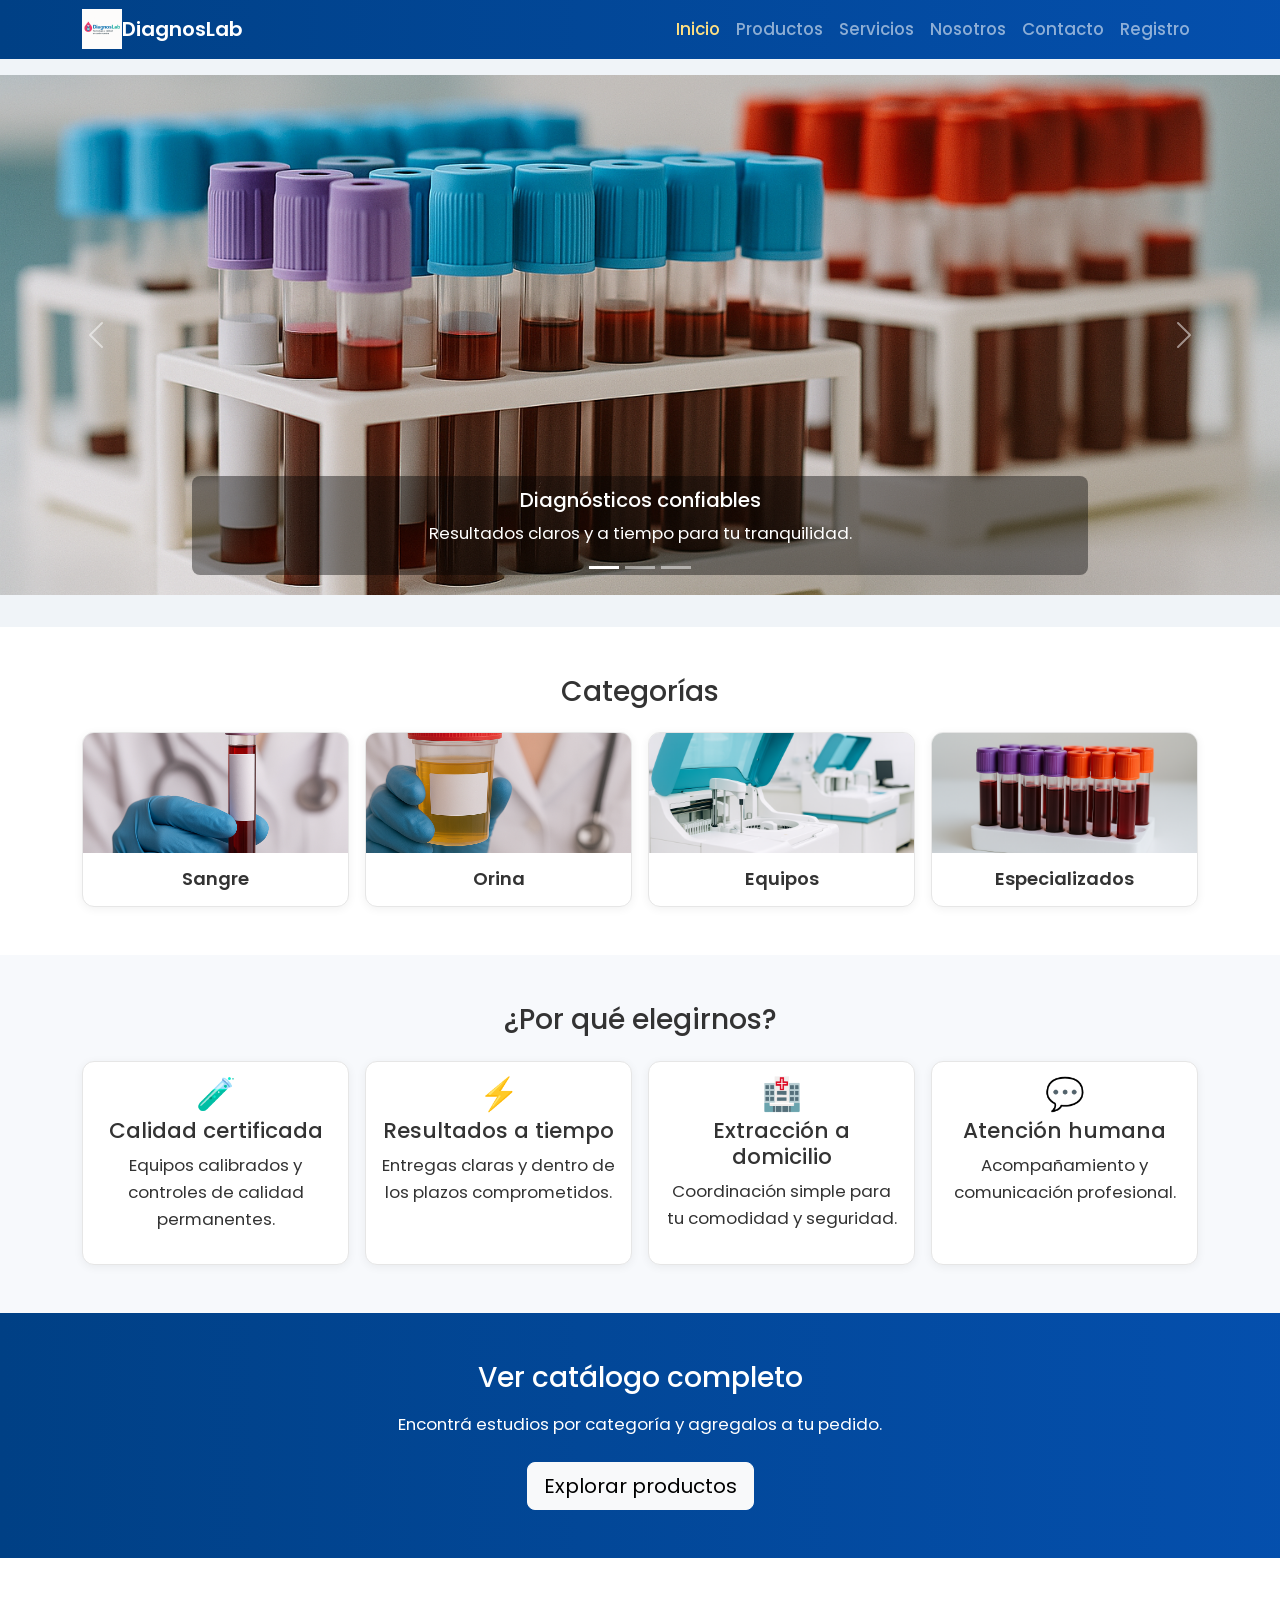
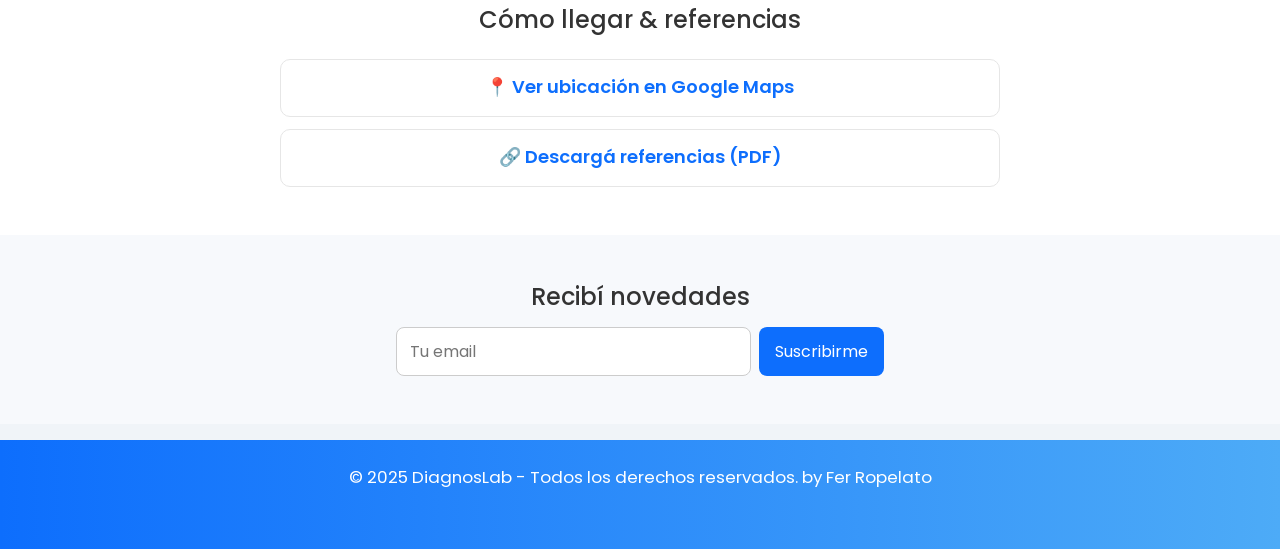
==== index.html @ 60b49e26 "trabajo finalizado diagnos lab" ====
<!DOCTYPE html>
<html lang="es">

<head>
    <meta charset="UTF-8" />
    <meta name="viewport" content="width=device-width, initial-scale=1.0" />
    <meta name="description" content="DiagnosLab - Análisis clínicos de calidad." />
    <meta name="author" content="DiagnosLab" />
    <title>Inicio | DiagnosLab</title>
    <link href="https://cdn.jsdelivr.net/npm/bootstrap@5.3.2/dist/css/bootstrap.min.css" rel="stylesheet">
    <link rel="stylesheet" href="style/style.css" />
</head>

<body>
    <div>
        <header>
            <nav class="navbar navbar-expand-lg navbar-dark bg-primary">
                <div class="container">
                    <img src="../acces/logo.png" alt="DiagnosLab" height="40">
                    <a class="navbar-brand d-flex align-items-center gap-2" href="index.html">
                        <span class="fw-semibold">DiagnosLab</span>
                    </a>
                    <button class="navbar-toggler" type="button" data-bs-toggle="collapse"
                        data-bs-target="#navbarDiagnosLab" aria-controls="navbarDiagnosLab" aria-expanded="false"
                        aria-label="Mostrar menú">
                        <span class="navbar-toggler-icon"></span>
                    </button>
                    <div class="collapse navbar-collapse" id="navbarDiagnosLab">
                        <ul class="navbar-nav ms-auto mb-2 mb-lg-0">
                            <li class="nav-item"><a class="nav-link active" href="index.html">Inicio</a></li>
                            <li class="nav-item"><a class="nav-link" href="./pages/productos.html">Productos</a></li>
                            <li class="nav-item"><a class="nav-link" href="./pages/servicios.html">Servicios</a></li>
                            <li class="nav-item"><a class="nav-link" href="./pages/nosotros.html">Nosotros</a></li>
                            <li class="nav-item"><a class="nav-link" href="./pages/contacto.html">Contacto</a></li>
                            <li class="nav-item"><a class="nav-link" href="./pages/registro.html">Registro</a></li>
                        </ul>
                    </div>
                </div>
            </nav>
        </header>
        <main>
            <div id="carouselDiag" class="carousel slide" data-bs-ride="carousel" data-bs-interval="5000">
                <div class="carousel-indicators">
                    <button type="button" data-bs-target="#carouselDiag" data-bs-slide-to="0" class="active"
                        aria-current="true" aria-label="Slide 1"></button>
                    <button type="button" data-bs-target="#carouselDiag" data-bs-slide-to="1"
                        aria-label="Slide 2"></button>
                    <button type="button" data-bs-target="#carouselDiag" data-bs-slide-to="2"
                        aria-label="Slide 3"></button>
                </div>
                <div class="carousel-inner">
                    <div class="carousel-item active">
                        <img src="./acces/carrusel 3.png"
                            srcset="./acces/carrusel 3.png-1600w, ./acces/carrusel 3.png-1200.jpg 1200w, ./acces/carrusel 3.png-800.jpg 800w"
                            sizes="(min-width: 1200px) 100vw, (min-width: 768px) 100vw, 100vw" class="d-block w-100"
                            alt="Laboratorio moderno - DiagnosLab" width="1600" height="650" loading="eager">
                        <div class="carousel-caption d-none d-md-block">
                            <h5>Diagnósticos confiables</h5>
                            <p>Resultados claros y a tiempo para tu tranquilidad.</p>
                        </div>
                    </div>
                    <div class="carousel-item">
                        <img src="./acces/carrusel 2.png"
                            srcset="./acces/carrusel 2.png 1600w, ./acces/carrusel 2.png 1200w, ./acces/carrusel 2.png 800w"
                            sizes="(min-width: 1200px) 100vw, (min-width: 768px) 100vw, 100vw" class="d-block w-100"
                            alt="Equipo profesional en laboratorio - DiagnosLab" width="1600" height="650"
                            loading="lazy">
                        <div class="carousel-caption d-none d-md-block">
                            <h5>Profesionales a tu servicio</h5>
                            <p>Atención humana y protocolos estandarizados.</p>
                        </div>
                    </div>
                    <div class="carousel-item">
                        <img src="./acces/carrusel 1.png"
                            srcset="./acces/carrusel 1.png 1600w, ./acces/carrusel 1.png 1200w, ./acces/carrusel 1.png 800w"
                            sizes="(min-width: 1200px) 100vw, (min-width: 768px) 100vw, 100vw" class="d-block w-100"
                            alt="Tubos de extracción - DiagnosLab" width="1600" height="650" loading="lazy">
                        <div class="carousel-caption d-none d-md-block">
                            <h5>Extracción y procesamiento</h5>
                            <p>Calidad y seguridad en cada muestra.</p>
                        </div>
                    </div>
                </div>
                <button class="carousel-control-prev" type="button" data-bs-target="#carouselDiag" data-bs-slide="prev"
                    aria-label="Anterior">
                    <span class="carousel-control-prev-icon" aria-hidden="true"></span>
                </button>
                <button class="carousel-control-next" type="button" data-bs-target="#carouselDiag" data-bs-slide="next"
                    aria-label="Siguiente">
                    <span class="carousel-control-next-icon" aria-hidden="true"></span>
                </button>
            </div>
            <section class="home-categorias py-5 bg-white">
                <div class="container">
                    <h2 class="h3 text-center mb-4">Categorías</h2>
                    <div class="home-categorias__grid">
                        <a class="home-cat" href="./pages/productos.html">
                            <img src="./acces/analisis sangre.png" alt="Análisis de sangre">
                            <span>Sangre</span>
                        </a>
                        <a class="home-cat" href="./pages/productos.html">
                            <img src="./acces/analisis orina.png" alt="Análisis de orina">
                            <span>Orina</span>
                        </a>
                        <a class="home-cat" href="./pages/productos.html">
                            <img src="./acces/aparatos.png" alt="Respiratorio">
                            <span>Equipos</span>
                        </a>
                        <a class="home-cat" href="./pages/productos.html">
                            <img src="./acces/especiales.png" alt="Perfiles especializados">
                            <span>Especializados</span>
                        </a>
                    </div>
                </div>
            </section>
            <section class="home-beneficios py-5">
                <div class="container">
                    <h2 class="h3 text-center mb-4">¿Por qué elegirnos?</h2>
                    <div class="home-beneficios__grid">
                        <div class="home-ben">
                            <div class="home-ben__ico">🧪</div>
                            <h3>Calidad certificada</h3>
                            <p>Equipos calibrados y controles de calidad permanentes.</p>
                        </div>
                        <div class="home-ben">
                            <div class="home-ben__ico">⚡</div>
                            <h3>Resultados a tiempo</h3>
                            <p>Entregas claras y dentro de los plazos comprometidos.</p>
                        </div>
                        <div class="home-ben">
                            <div class="home-ben__ico">🏥</div>
                            <h3>Extracción a domicilio</h3>
                            <p>Coordinación simple para tu comodidad y seguridad.</p>
                        </div>
                        <div class="home-ben">
                            <div class="home-ben__ico">💬</div>
                            <h3>Atención humana</h3>
                            <p>Acompañamiento y comunicación profesional.</p>
                        </div>
                    </div>
                </div>
            </section>
            <section class="home-cta py-5 text-center text-white">
                <div class="container">
                    <h2 class="h3 mb-3">Ver catálogo completo</h2>
                    <p class="mb-4">Encontrá estudios por categoría y agregalos a tu pedido.</p>
                    <a class="btn btn-light btn-lg" href="./pages/productos.html">Explorar productos</a>
                </div>
            </section>
            <section class="home-mapas py-5 bg-white">
                <div class="container">
                    <h2 class="h4 text-center mb-4">Cómo llegar & referencias</h2>
                    <div class="home-mapas__grid">
                        <a class="home-link" href="https://maps.google.com/?q=DiagnosLab" target="_blank"
                            rel="noopener">
                            📍 Ver ubicación en Google Maps
                        </a>
                        <a class="home-link" href="docs/referencias.pdf" target="_blank" rel="noopener">
                            🔗 Descargá referencias (PDF)
                        </a>
                    </div>
                </div>
            </section>
            <section class="home-news py-5">
                <div class="container">
                    <h2 class="h4 text-center mb-3">Recibí novedades</h2>
                    <form class="home-news__form" action="#" method="post">
                        <input type="email" name="email" placeholder="Tu email" required>
                        <button type="submit">Suscribirme</button>
                    </form>
                </div>
            </section>
        </main>
      <footer class="footer-diag text-white text-center py-4"
      style="background: linear-gradient(270deg, #4dabf7, #0d6efd);">
      <div class="container">
        <p class="mb-0">© 2025 DiagnosLab - Todos los derechos reservados. by Fer Ropelato</p>
        <div class="mt-2">
          <a href="https:www.facebook.com" class="text-white me-3"><i class="bi bi-facebook"></i></a>
          <a href="https:www.instagram.com" class="text-white me-3"><i class="bi bi-instagram"></i></a>
          <a href="https:www.whatsapp.com" class="text-white"><i class="bi bi-whatsapp"></i></a>
        </div>
      </div>
    </footer>
    </div>

    <script src="https://cdn.jsdelivr.net/npm/bootstrap@5.3.2/dist/js/bootstrap.bundle.min.js"></script>
</body>

</html>
---- style/style.css ----
@import url("https://fonts.googleapis.com/css2?family=Poppins:wght@300;400;600&display=swap");
* {
  box-sizing: border-box;
}

html, body {
  margin: 0;
  padding: 0;
}

html, body {
  height: 100%;
}

body {
  font-family: "Poppins", sans-serif;
  line-height: 1.6;
  color: #333333;
  background: #f0f4f8;
  display: flex;
  flex-direction: column;
  font-size: clamp(15px, 0.9vw + 12px, 18px);
}

main {
  min-height: 70vh;
  padding: 1rem;
}

@media (min-width: 1200px) {
  h1, .display-1, .display-2, .display-3, .display-4, .display-5, .display-6 {
    letter-spacing: 0.2px;
  }
  h1, .display-5, .display-6 {
    font-size: 2.2rem;
  }
  h2 {
    font-size: 1.7rem;
  }
  h3 {
    font-size: 1.35rem;
  }
  h4 {
    font-size: 1.15rem;
  }
  p, li, label, input, button {
    font-size: 1.05rem;
  }
}
@media (min-width: 1200px) {
  .navbar .nav-link {
    font-size: 1.05rem;
  }
  .footer-diag {
    font-size: 1.02rem;
  }
}
.navbar {
  background: linear-gradient(270deg, #4dabf7, #0d6efd, #004085);
  background-size: 600% 600%;
  animation: gradientMove 5s ease infinite;
  font-weight: 500;
}

@keyframes gradientMove {
  0% {
    background-position: 0% 50%;
  }
  50% {
    background-position: 100% 50%;
  }
  100% {
    background-position: 0% 50%;
  }
}
.navbar .nav-link {
  transition: color 0.25s ease;
}

.navbar .nav-link:hover,
.navbar .nav-link.active {
  color: #ffe082 !important;
}

.footer-diag {
  background: linear-gradient(270deg, #4dabf7, #0d6efd, #004085);
  background-size: 600% 600%;
  animation: gradientMove 5s ease infinite;
  color: #ffffff;
  text-align: center;
  padding: 1rem;
  margin-top: auto;
}

.footer-diag a {
  color: #ffffff;
  text-decoration: none;
}

.footer-diag a:hover {
  color: #ffe082;
}

#carouselDiag {
  margin-bottom: 2rem;
}
#carouselDiag .carousel-inner {
  max-height: 650px;
}
#carouselDiag .carousel-item img {
  width: 100%;
  height: auto;
  object-fit: cover;
  aspect-ratio: 16/6.5;
}
@media (min-width: 768px) {
  #carouselDiag .carousel-item img {
    max-height: 520px;
  }
}
@media (min-width: 1200px) {
  #carouselDiag .carousel-item img {
    max-height: 650px;
  }
}
#carouselDiag .carousel-caption {
  background: rgba(0, 0, 0, 0.4);
  padding: 0.75rem 1rem;
  border-radius: 0.5rem;
}

.home-categorias__grid {
  display: grid;
  grid-template-columns: repeat(auto-fit, minmax(180px, 1fr));
  gap: 1rem;
}

.home-cat {
  background: #ffffff;
  border: 1px solid #e6e6e6;
  border-radius: 12px;
  overflow: hidden;
  text-decoration: none;
  color: #333333;
  box-shadow: 0 2px 10px rgba(0, 0, 0, 0.06);
  transition: transform 0.2s ease, box-shadow 0.2s ease;
  display: flex;
  flex-direction: column;
  align-items: center;
}

.home-cat:hover {
  transform: translateY(-2px);
  box-shadow: 0 6px 20px rgba(0, 0, 0, 0.08);
}

.home-cat img {
  width: 100%;
  height: 120px;
  object-fit: cover;
  display: block;
}

.home-cat span {
  display: block;
  padding: 0.75rem;
  font-weight: 600;
  text-align: center;
}

.home-beneficios {
  background: #f7f9fc;
}

.home-beneficios__grid {
  display: grid;
  grid-template-columns: repeat(auto-fit, minmax(220px, 1fr));
  gap: 1rem;
}

.home-ben {
  background: #ffffff;
  border: 1px solid #e6e6e6;
  border-radius: 12px;
  padding: 1rem;
  text-align: center;
  box-shadow: 0 2px 10px rgba(0, 0, 0, 0.06);
}

.home-ben__ico {
  font-size: 2rem;
  line-height: 1;
  margin-bottom: 0.5rem;
}

.home-cta {
  background: linear-gradient(270deg, #4dabf7, #0d6efd, #004085);
  background-size: 600% 600%;
  animation: gradientMove 15s ease infinite;
}

@keyframes gradientMove {
  0% {
    background-position: 0% 50%;
  }
  50% {
    background-position: 100% 50%;
  }
  100% {
    background-position: 0% 50%;
  }
}
.home-mapas__grid {
  display: grid;
  grid-template-columns: 1fr;
  gap: 0.75rem;
  max-width: 720px;
  margin: 0 auto;
}

.home-link {
  background: #ffffff;
  border: 1px solid #e6e6e6;
  border-radius: 10px;
  padding: 0.85rem 1rem;
  text-decoration: none;
  color: #0d6efd;
  font-weight: 600;
  display: block;
  text-align: center;
  transition: background-color 0.2s ease, color 0.2s ease, box-shadow 0.2s ease;
}

.home-link:hover {
  background: #f1f6ff;
  color: #0b5ed7;
  box-shadow: 0 2px 12px rgba(0, 0, 0, 0.06);
}

.home-news {
  background: #f7f9fc;
}

.home-news__form {
  display: flex;
  gap: 0.5rem;
  justify-content: center;
  max-width: 520px;
  margin: 0 auto;
  padding: 0 1rem;
}

.home-news__form input[type=email] {
  flex: 1;
  min-width: 0;
  border: 1px solid #cccccc;
  border-radius: 8px;
  padding: 0.65rem 0.8rem;
  font-size: 1rem;
  outline: none;
}

.home-news__form button {
  background: #0d6efd;
  color: #ffffff;
  border: none;
  border-radius: 8px;
  padding: 0.65rem 1rem;
  font-size: 1rem;
  cursor: pointer;
  transition: background-color 0.25s ease;
}

.home-news__form button:hover {
  background: #0b5ed7;
}

@media (max-width: 480px) {
  .home-news__form {
    flex-direction: column;
  }
}
html, body {
  height: 100%;
}

body {
  display: flex;
  flex-direction: column;
  min-height: 100vh;
  background: #f0f4f8;
}

.wrapper {
  display: flex;
  flex-direction: column;
  min-height: 100vh;
}

main {
  padding: 1rem 0;
}

.footer-diag {
  margin-top: 0;
}

.proximamente-wrap {
  background: linear-gradient(135deg, #f7faff, #eaf2ff);
  border: 1px solid #dfe7ff;
  box-shadow: 0 6px 20px rgba(13, 110, 253, 0.08);
}

.proximamente-badge {
  display: inline-block;
  font-weight: 700;
  letter-spacing: 0.8px;
  padding: 0.5rem 1rem;
  border-radius: 999px;
  color: #ffffff;
  background: #0d6efd;
  box-shadow: 0 0 18px rgba(13, 110, 253, 0.35);
  animation: blink 1.4s ease-in-out infinite;
}

@keyframes blink {
  0%, 100% {
    opacity: 1;
    filter: drop-shadow(0 0 0 rgba(13, 110, 253, 0));
  }
  50% {
    opacity: 0.45;
    filter: drop-shadow(0 0 10px rgba(13, 110, 253, 0.5));
  }
}
.nosotros-hero {
  background: linear-gradient(270deg, #4dabf7, #0d6efd, #004085);
  background-size: 600% 600%;
  animation: heroGradient 15s ease infinite;
  color: #ffffff;
  text-align: center;
  padding: 4rem 0;
}

@keyframes heroGradient {
  0% {
    background-position: 0% 50%;
  }
  50% {
    background-position: 100% 50%;
  }
  100% {
    background-position: 0% 50%;
  }
}
.nosotros-historia {
  padding: 3rem 0;
}

.nosotros-historia img {
  border-radius: 12px;
  box-shadow: 0 8px 30px rgba(0, 0, 0, 0.08);
}

.nosotros-historia h2 {
  font-size: 1.8rem;
  margin-bottom: 0.75rem;
}

.nosotros-historia p {
  margin-bottom: 0.75rem;
  color: #444444;
}

.nosotros-mision {
  padding: 3rem 0;
  background: #f7f9fc;
}

.nosotros-mision .border {
  border: 1px solid #e6e6e6 !important;
  border-radius: 12px;
}

.nosotros-mision h3 {
  font-size: 1.25rem;
  margin-bottom: 0.5rem;
}

.nosotros-mision p {
  margin: 0;
  color: #444444;
}

.nosotros-equipo {
  padding: 3rem 0;
}

.nosotros-equipo h2 {
  font-size: 1.6rem;
  margin-bottom: 1rem;
}

.nosotros-equipo .rounded-circle {
  box-shadow: 0 6px 20px rgba(0, 0, 0, 0.08);
}

.nosotros-equipo h5 {
  margin: 0.5rem 0 0.25rem;
}

.nosotros-equipo p {
  color: #555555;
  margin: 0;
}

.nosotros-equipo .col-md-4 {
  opacity: 0;
  transform: translateY(12px);
  animation: teamFade 0.6s ease forwards;
}

.nosotros-equipo .col-md-4:nth-child(2) {
  animation-delay: 0.15s;
}

.nosotros-equipo .col-md-4:nth-child(3) {
  animation-delay: 0.3s;
}

@keyframes teamFade {
  to {
    opacity: 1;
    transform: translateY(0);
  }
}
.nosotros-ubicacion {
  padding: 3rem 0;
  background: #f7f9fc;
}

.nosotros-ubicacion a {
  color: #0d6efd;
  text-decoration: none;
  font-weight: 600;
}

.nosotros-ubicacion a:hover {
  color: #0b5ed7;
  text-decoration: underline;
}

@media (max-width: 767px) {
  .nosotros-historia .row > [class*=col-] + [class*=col-] {
    margin-top: 1rem;
  }
  .nosotros-hero {
    padding: 3rem 0;
  }
}
.servicios-main {
  padding: 3rem 0;
}

.serv-card {
  background: #ffffff;
  border: 1px solid #e6e6e6;
  border-radius: 12px;
  box-shadow: 0 4px 16px rgba(0, 0, 0, 0.06);
  transition: transform 0.2s ease, box-shadow 0.2s ease, border-color 0.2s ease;
  display: flex;
  flex-direction: column;
}

.serv-card:hover {
  transform: translateY(-2px);
  box-shadow: 0 10px 28px rgba(0, 0, 0, 0.1);
  border-color: #d7dfe8;
}

.serv-card h3 {
  margin: 0.25rem 0 0.5rem;
  color: #1f2a44;
  font-size: 1.1rem;
}

.serv-card p {
  color: #4a5568;
  margin-bottom: 0.5rem;
}

.serv-card ul {
  padding-left: 1.2rem;
  margin-bottom: 1rem;
  color: #4a5568;
}

.serv-card .btn {
  align-self: flex-start;
  border-radius: 8px;
  padding: 0.45rem 0.9rem;
}

.serv-ico {
  display: inline-flex;
  align-items: center;
  justify-content: center;
  width: 48px;
  height: 48px;
  border-radius: 10px;
  background: #eef5ff;
  color: #0d6efd;
}

.fade-in {
  opacity: 0;
  transform: translateY(14px);
  animation: fadeUp 0.6s ease forwards;
}

.fade-in.delay-1 {
  animation-delay: 0.15s;
}

.fade-in.delay-2 {
  animation-delay: 0.3s;
}

@keyframes fadeUp {
  to {
    opacity: 1;
    transform: translateY(0);
  }
}
.accordion-button {
  font-weight: 600;
}

.accordion-button:not(.collapsed) {
  color: #0d6efd;
  background-color: #eef5ff;
}

.accordion-item {
  border-radius: 10px;
  overflow: hidden;
  border: 1px solid #e6e6e6;
  box-shadow: 0 2px 10px rgba(0, 0, 0, 0.04);
}

.servicios-main .btn.btn-light,
.servicios-main .btn.btn-outline-light {
  border-radius: 10px;
}

@media (max-width: 767px) {
  .servicios-main {
    padding: 2rem 0;
  }
  .serv-card {
    padding: 1.25rem !important;
  }
}
.prod-list {
  display: grid;
  gap: 1.5rem;
  grid-template-columns: 1fr;
}
@media (min-width: 768px) {
  .prod-list {
    grid-template-columns: repeat(2, 1fr);
  }
}
@media (min-width: 1200px) {
  .prod-list {
    grid-template-columns: repeat(3, 1fr);
  }
}

.prod-card {
  display: flex;
  flex-direction: column;
  background: linear-gradient(135deg, #e3f2fd, #bbdefb);
  border-radius: 15px;
  overflow: hidden;
  box-shadow: 0 4px 12px rgba(0, 0, 0, 0.1);
  transition: transform 0.3s ease, box-shadow 0.3s ease;
}
.prod-card:hover {
  transform: translateY(-5px);
  box-shadow: 0 8px 20px rgba(0, 0, 0, 0.15);
}
.prod-card img {
  width: 100%;
  height: 220px;
  object-fit: contain;
  background: #fff;
  padding: 1rem;
}
.prod-card .prod-content {
  padding: 1rem;
  flex-grow: 1;
}
.prod-card .prod-content h3 {
  font-size: 1.1rem;
  font-weight: 600;
  margin-bottom: 0.5rem;
  color: #0d47a1;
}
.prod-card .prod-content p {
  font-size: 0.95rem;
  margin-bottom: 1rem;
  color: #08306b;
}
.prod-card .prod-content .btn {
  background: #0d6efd;
  border: none;
  padding: 0.5rem 1rem;
  font-size: 0.9rem;
  font-weight: 500;
  border-radius: 8px;
  transition: background 0.3s ease;
}
.prod-card .prod-content .btn:hover {
  background: #084298;
}

/*# sourceMappingURL=style.css.map */
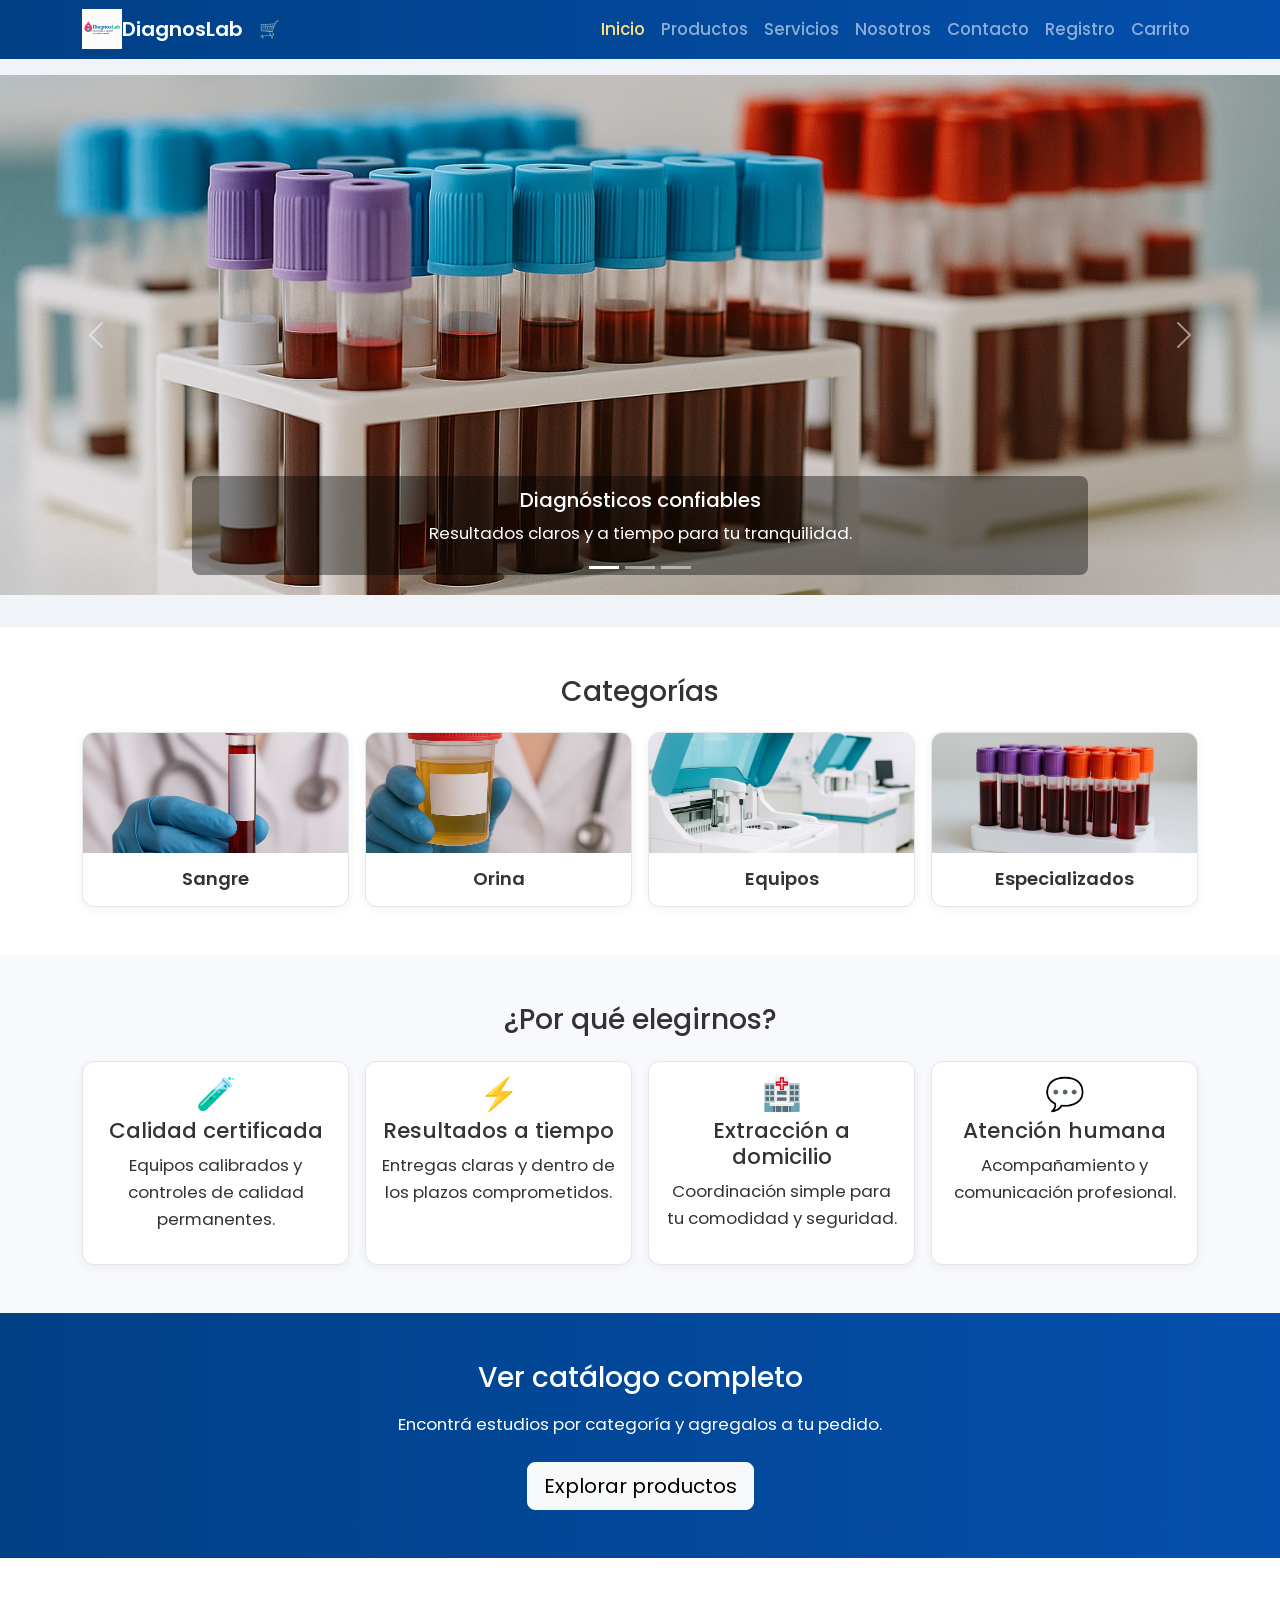
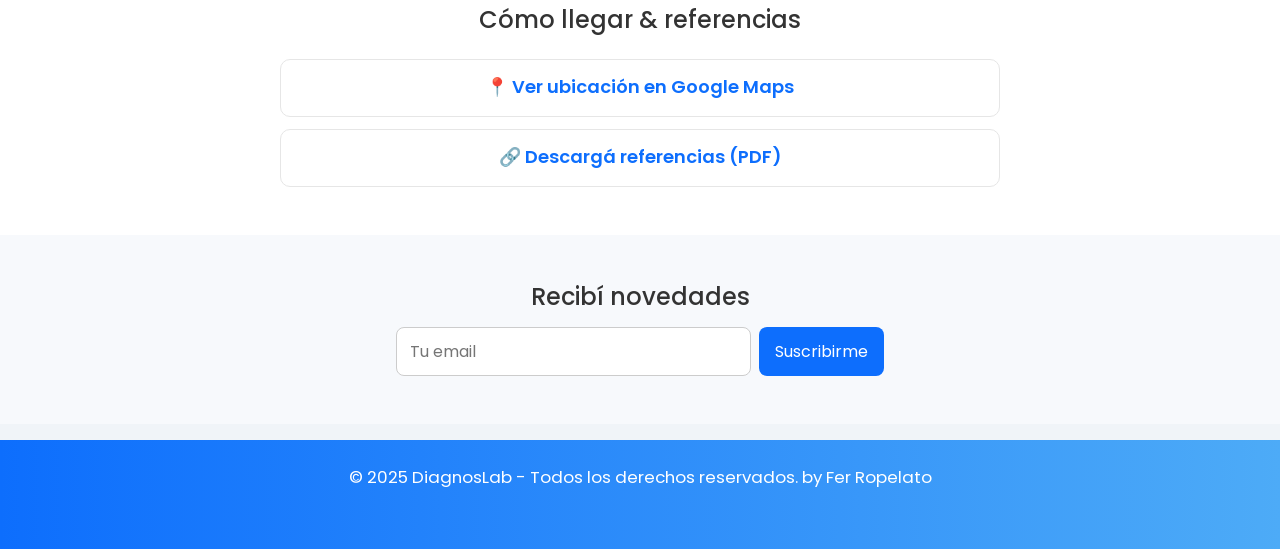
==== commit 0fb69e61: "entrega del proyecto con js" ====
--- a/index.html
+++ b/index.html
@@ -9,6 +9,7 @@
     <title>Inicio | DiagnosLab</title>
     <link href="https://cdn.jsdelivr.net/npm/bootstrap@5.3.2/dist/css/bootstrap.min.css" rel="stylesheet">
     <link rel="stylesheet" href="style/style.css" />
+    <script src="./js/main.js" defer></script>
 </head>
 
 <body>
@@ -25,6 +26,12 @@
                         aria-label="Mostrar menú">
                         <span class="navbar-toggler-icon"></span>
                     </button>
+                    <a href="#" class="nav-link position-relative" id="cartLink" data-bs-toggle="offcanvas"
+                        data-bs-target="#offcanvasCart" aria-controls="offcanvasCart">
+                        🛒
+                        <span id="cartCount" class="badge bg-danger position-absolute translate-middle p-1"
+                            style="top:0; right:-8px; font-size:.7rem; display:none;">0</span>
+                    </a>
                     <div class="collapse navbar-collapse" id="navbarDiagnosLab">
                         <ul class="navbar-nav ms-auto mb-2 mb-lg-0">
                             <li class="nav-item"><a class="nav-link active" href="index.html">Inicio</a></li>
@@ -33,6 +40,7 @@
                             <li class="nav-item"><a class="nav-link" href="./pages/nosotros.html">Nosotros</a></li>
                             <li class="nav-item"><a class="nav-link" href="./pages/contacto.html">Contacto</a></li>
                             <li class="nav-item"><a class="nav-link" href="./pages/registro.html">Registro</a></li>
+                            <li class="nav-item"><a class="nav-link" href="./carrito.html">Carrito</a></li>
                         </ul>
                     </div>
                 </div>
@@ -42,11 +50,11 @@
             <div id="carouselDiag" class="carousel slide" data-bs-ride="carousel" data-bs-interval="5000">
                 <div class="carousel-indicators">
                     <button type="button" data-bs-target="#carouselDiag" data-bs-slide-to="0" class="active"
-                        aria-current="true" aria-label="Slide 1"></button>
+                        aria-current="true" aria-label="Slide-1"></button>
                     <button type="button" data-bs-target="#carouselDiag" data-bs-slide-to="1"
-                        aria-label="Slide 2"></button>
+                        aria-label="Slide-2"></button>
                     <button type="button" data-bs-target="#carouselDiag" data-bs-slide-to="2"
-                        aria-label="Slide 3"></button>
+                        aria-label="Slide-3"></button>
                 </div>
                 <div class="carousel-inner">
                     <div class="carousel-item active">
@@ -171,17 +179,17 @@
                 </div>
             </section>
         </main>
-      <footer class="footer-diag text-white text-center py-4"
-      style="background: linear-gradient(270deg, #4dabf7, #0d6efd);">
-      <div class="container">
-        <p class="mb-0">© 2025 DiagnosLab - Todos los derechos reservados. by Fer Ropelato</p>
-        <div class="mt-2">
-          <a href="https:www.facebook.com" class="text-white me-3"><i class="bi bi-facebook"></i></a>
-          <a href="https:www.instagram.com" class="text-white me-3"><i class="bi bi-instagram"></i></a>
-          <a href="https:www.whatsapp.com" class="text-white"><i class="bi bi-whatsapp"></i></a>
-        </div>
-      </div>
-    </footer>
+        <footer class="footer-diag text-white text-center py-4"
+            style="background: linear-gradient(270deg, #4dabf7, #0d6efd);">
+            <div class="container">
+                <p class="mb-0">© 2025 DiagnosLab - Todos los derechos reservados. by Fer Ropelato</p>
+                <div class="mt-2">
+                    <a href="https:www.facebook.com" class="text-white me-3"><i class="bi bi-facebook"></i></a>
+                    <a href="https:www.instagram.com" class="text-white me-3"><i class="bi bi-instagram"></i></a>
+                    <a href="https:www.whatsapp.com" class="text-white"><i class="bi bi-whatsapp"></i></a>
+                </div>
+            </div>
+        </footer>
     </div>
 
     <script src="https://cdn.jsdelivr.net/npm/bootstrap@5.3.2/dist/js/bootstrap.bundle.min.js"></script>
